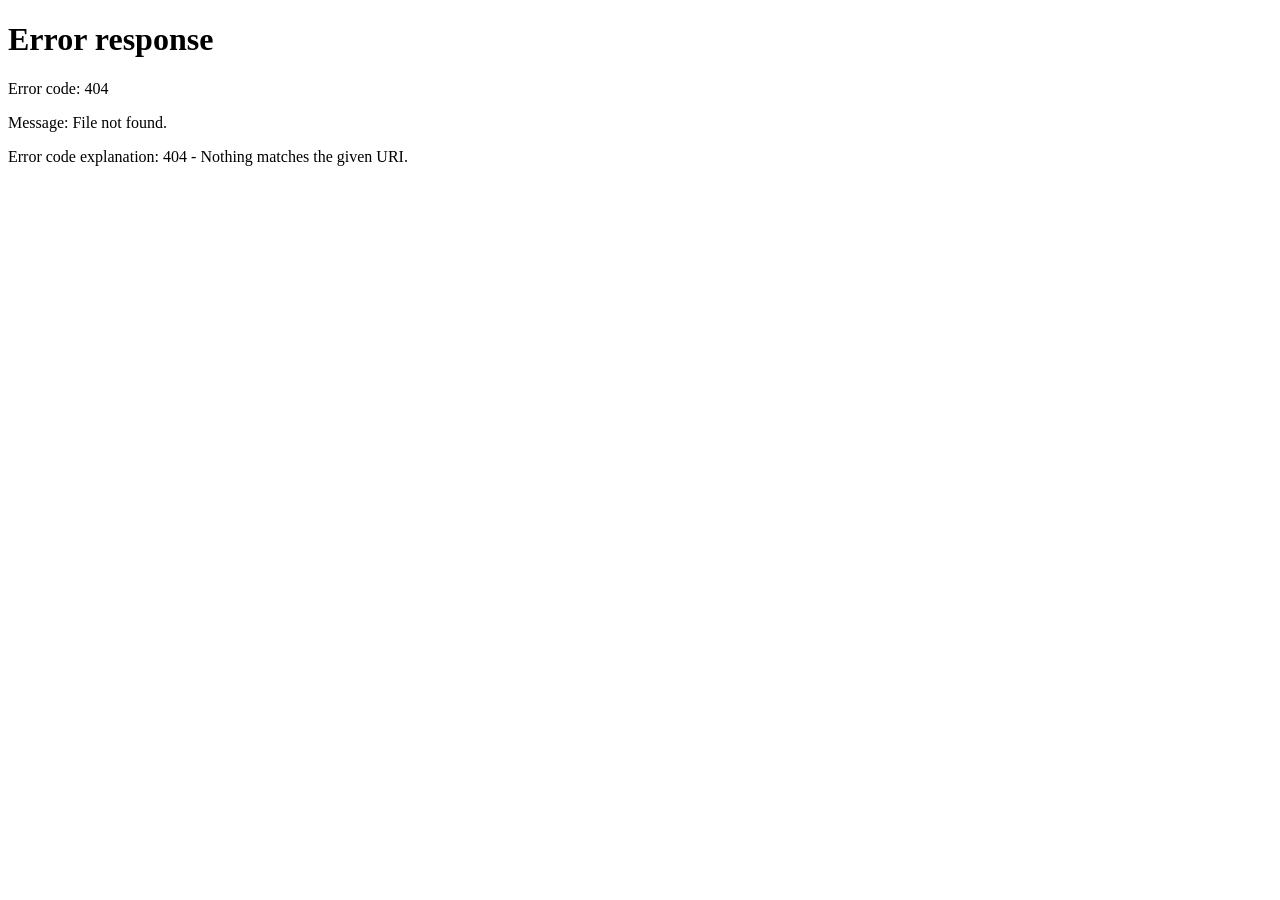
==== index.html @ d652c31b "Опубликовать сайт на GitHub Pages Репозиторий сделан открытым и включён GitHub Pages. Добавлена стра" ====
<!DOCTYPE html>
<html lang="ru">
<head>
<meta charset="utf-8">
<meta http-equiv="refresh" content="0; url=forma-910.html">
<title>ФНО 910.00: упрощённая декларация</title>
<link rel="canonical" href="forma-910.html">
</head>
<body>
<p>Переход на форму: <a href="forma-910.html">forma-910.html</a></p>
<script>location.replace('forma-910.html');</script>
</body>
</html>
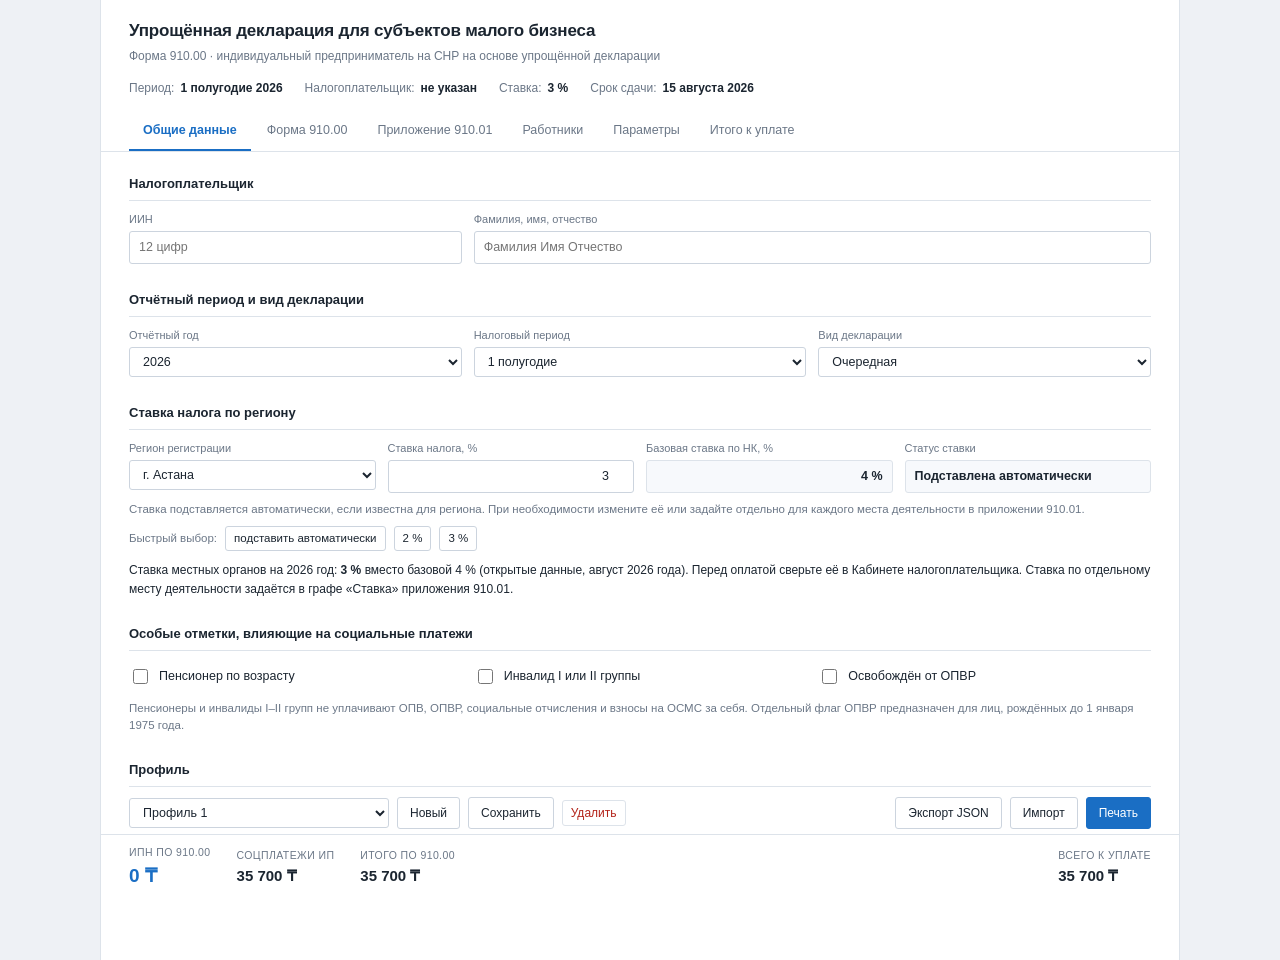
==== commit a79cb2e0: "index.html теперь сама форма, без отдельного файла Раньше index.html был просто перенаправлением на " ====
--- a/index.html
+++ b/index.html
@@ -2,12 +2,1024 @@
 <html lang="ru">
 <head>
 <meta charset="utf-8">
-<meta http-equiv="refresh" content="0; url=forma-910.html">
+<meta name="viewport" content="width=device-width, initial-scale=1">
 <title>ФНО 910.00: упрощённая декларация</title>
-<link rel="canonical" href="forma-910.html">
+<style>
+:root{
+  --page:#eef1f5; --doc:#fff; --line:#dde3ea; --line2:#eef1f5;
+  --ink:#1b2530; --dim:#6b7787; --accent:#1a6ec4; --accent-bg:#eaf1fa;
+  --band:#f4f7fb; --ok:#0f7a4d; --ok-bg:#eaf6f0;
+  --warn:#8a5a00; --warn-bg:#fff8e8; --err:#b32218; --err-bg:#fdeeec;
+  --calc:#f7f9fc; --field:#fff;
+}
+*{box-sizing:border-box}
+html,body{margin:0}
+body{background:var(--page);color:var(--ink);
+  font:13px/1.5 -apple-system,"Segoe UI",Roboto,Arial,sans-serif;
+  -webkit-font-smoothing:antialiased}
+.doc{max-width:1080px;margin:0 auto;background:var(--doc);min-height:100vh;
+  border-left:1px solid var(--line);border-right:1px solid var(--line)}
+
+/* ---------- шапка ---------- */
+.hd{padding:18px 28px 0}
+.hd h1{font-size:17px;font-weight:600;margin:0;letter-spacing:-.2px}
+.hd .s{color:var(--dim);font-size:12px;margin-top:3px}
+.meta{display:flex;gap:22px;flex-wrap:wrap;margin-top:14px;padding-bottom:14px;font-size:12px}
+.meta div{display:flex;gap:6px;align-items:baseline}
+.meta b{font-weight:600}
+.meta span{color:var(--dim)}
+
+/* ---------- вкладки ---------- */
+.tabs{display:flex;gap:2px;border-bottom:1px solid var(--line);padding:0 28px;
+  overflow-x:auto;position:sticky;top:0;background:var(--doc);z-index:20}
+.tabs button{appearance:none;background:none;border:0;border-bottom:2px solid transparent;
+  padding:10px 14px;font:inherit;font-size:12.5px;color:var(--dim);cursor:pointer;white-space:nowrap}
+.tabs button:hover{color:var(--ink)}
+.tabs button.on{color:var(--accent);border-bottom-color:var(--accent);font-weight:600}
+.pane{display:none;padding:22px 28px 40px}
+.pane.on{display:block}
+
+/* ---------- секции ---------- */
+.band{display:flex;align-items:center;gap:10px;background:var(--band);
+  border:1px solid var(--line);border-radius:4px;padding:8px 12px;margin:0 0 2px;
+  font-size:12px;font-weight:600;letter-spacing:.2px}
+.band .ix{color:var(--accent);font-variant-numeric:tabular-nums}
+.band + .band{margin-top:18px}
+h3.sec{font-size:13px;font-weight:600;margin:26px 0 10px;padding-bottom:6px;border-bottom:1px solid var(--line)}
+h3.sec:first-child{margin-top:0}
+
+/* ---------- строка формы ---------- */
+.frow{display:grid;grid-template-columns:96px 1fr 190px;gap:14px;align-items:center;
+  padding:7px 12px;border-bottom:1px solid var(--line2)}
+.frow:hover{background:var(--calc)}
+.frow.calc{background:var(--calc)}
+.fcode{font-size:11.5px;font-weight:600;color:var(--accent);font-variant-numeric:tabular-nums}
+.fname{font-size:12.5px}
+.fname i{display:block;color:var(--dim);font-size:11px;font-style:normal;margin-top:1px}
+.fval{text-align:right}
+@media(max-width:700px){
+  .frow{grid-template-columns:80px 1fr;gap:6px}
+  .fval{grid-column:1/-1}
+}
+
+/* ---------- поля ---------- */
+input,select{width:100%;padding:6px 9px;border:1px solid #ccd4de;border-radius:3px;
+  background:var(--field);color:var(--ink);font:inherit;font-size:12.5px}
+input:focus,select:focus{outline:none;border-color:var(--accent);box-shadow:0 0 0 3px var(--accent-bg)}
+input.num{text-align:right;font-variant-numeric:tabular-nums}
+input[readonly]{background:var(--calc);color:var(--ink);font-weight:600;border-color:var(--line)}
+input[readonly]:focus{box-shadow:none;border-color:var(--line)}
+label.f{display:block;font-size:11px;color:var(--dim);margin-bottom:4px}
+.grid{display:grid;gap:12px}
+.g2{grid-template-columns:1fr 1fr}.g3{grid-template-columns:repeat(3,1fr)}
+.g4{grid-template-columns:repeat(4,1fr)}
+@media(max-width:760px){.g2,.g3,.g4{grid-template-columns:1fr}}
+.chk{display:flex;gap:8px;align-items:center;font-size:12.5px;cursor:pointer;padding:5px 0}
+.chk input{width:15px;height:15px;flex:none;cursor:pointer}
+
+/* ---------- помесячная сетка I..VI ---------- */
+.mgrid{display:grid;grid-template-columns:1fr 1fr;gap:6px 26px;padding:10px 12px 12px;
+  border-bottom:1px solid var(--line2);background:var(--calc)}
+.mcell{display:grid;grid-template-columns:20px 58px 1fr;gap:8px;align-items:center}
+.mcell .rn{font-size:10.5px;font-weight:700;color:#fff;background:#9aa7b6;border-radius:2px;
+  text-align:center;line-height:17px;height:17px}
+.mcell .mn{font-size:11px;color:var(--dim)}
+.mcell.tot .rn{background:var(--accent)}
+.mcell.tot .mn{color:var(--ink);font-weight:600}
+@media(max-width:700px){.mgrid{grid-template-columns:1fr}}
+
+/* ---------- таблицы ---------- */
+.tw{overflow-x:auto;border:1px solid var(--line);border-radius:4px}
+table{width:100%;border-collapse:collapse;font-size:12px}
+th,td{border-bottom:1px solid var(--line2);border-right:1px solid var(--line2);
+  padding:6px 8px;text-align:right;white-space:nowrap}
+th{background:var(--band);color:var(--dim);font-weight:600;font-size:11px;text-align:center;
+  position:relative;border-bottom-color:var(--line)}
+th .col{display:inline-block;background:#9aa7b6;color:#fff;border-radius:2px;
+  padding:0 4px;font-size:10px;margin-right:4px}
+td.l,th.l{text-align:left}
+tr:last-child td{border-bottom:0}
+th:last-child,td:last-child{border-right:0}
+tr.tot td{background:var(--accent-bg);font-weight:600}
+table input{border:0;border-radius:0;background:none;padding:4px 6px;font-size:12px}
+table input:focus{box-shadow:inset 0 0 0 2px var(--accent-bg);border-radius:2px}
+td.kno{white-space:normal;padding:5px 6px}
+.knobox{display:grid;gap:4px}
+.knobox select{font-size:11.5px;padding:4px 6px}
+.knobox input{border:1px solid #ccd4de;border-radius:3px;padding:3px 6px;font-size:11.5px}
+
+/* ---------- прочее ---------- */
+.btn{appearance:none;border:1px solid #ccd4de;background:#fff;border-radius:3px;
+  padding:6px 12px;font:inherit;font-size:12px;color:var(--ink);cursor:pointer}
+.btn:hover{border-color:var(--accent);color:var(--accent)}
+.btn.pri{background:var(--accent);border-color:var(--accent);color:#fff}
+.btn.pri:hover{background:#155ba6;color:#fff}
+.btn.mini{padding:3px 8px;font-size:11.5px}
+.btn.del{color:var(--err);border-color:var(--line);padding:3px 8px}
+.row{display:flex;gap:8px;flex-wrap:wrap;align-items:center}
+.hint{color:var(--dim);font-size:11.5px;margin:8px 0 0}
+.msg{font-size:12px;margin:10px 0;line-height:1.55}
+/* w и e: настоящие предупреждение и ошибка, поэтому в рамке с цветом.
+   i и g: обычная справочная строка, оформляется как простой текст, без рамки и заливки. */
+.msg.w{background:var(--warn-bg);border:1px solid #f0dfb4;color:var(--warn);border-radius:4px;padding:9px 12px}
+.msg.e{background:var(--err-bg);border:1px solid #f3c9c4;color:var(--err);border-radius:4px;padding:9px 12px}
+.msg.i{color:var(--dim)}
+.msg.g{color:var(--ink)}
+.card{border:1px solid var(--line);border-radius:5px;padding:14px;margin-bottom:12px}
+.card h4{margin:0 0 10px;font-size:12.5px;font-weight:600}
+
+/* шкала роста ОПВР */
+.scale{display:flex;gap:0;margin:14px 0 0;border:1px solid var(--line);border-radius:5px;overflow:hidden}
+.scale .y{flex:1;padding:9px 6px;text-align:center;border-right:1px solid var(--line2);background:var(--calc)}
+.scale .y:last-child{border-right:0}
+.scale .y em{display:block;font-style:normal;font-size:10.5px;color:var(--dim)}
+.scale .y b{display:block;font-size:15px;margin-top:2px;font-variant-numeric:tabular-nums}
+.scale .y.now{background:var(--accent-bg);box-shadow:inset 0 -3px 0 var(--accent)}
+.scale .y.now b{color:var(--accent)}
+.scale .y.fut{opacity:.6}
+.delta{display:inline-block;font-size:11px;font-weight:600;padding:1px 6px;border-radius:10px;
+  background:var(--ok-bg);color:var(--ok);margin-left:6px}
+
+/* итоговая панель */
+.sum{position:sticky;bottom:0;background:var(--doc);border-top:1px solid var(--line);
+  padding:10px 28px;display:flex;gap:26px;align-items:center;flex-wrap:wrap;z-index:15}
+.sum .it{display:flex;flex-direction:column;gap:1px}
+.sum .it span{font-size:10.5px;color:var(--dim);text-transform:uppercase;letter-spacing:.4px}
+.sum .it b{font-size:15px;font-variant-numeric:tabular-nums}
+.sum .it.big b{font-size:19px;color:var(--accent)}
+
+@media print{
+  @page{size:portrait;margin:12mm}
+  body{background:#fff}
+  .doc{max-width:none;border:0}
+  .noprint,.tabs,.sum{display:none!important}
+  .pane{display:block!important;padding:0 0 16px;break-inside:auto}
+  .pane::before{content:attr(data-title);display:block;font-size:13px;font-weight:600;
+    margin:16px 0 8px;padding-bottom:5px;border-bottom:1px solid #333}
+  .frow,.mgrid{break-inside:avoid}
+  input,select{border:0;background:none;padding:2px 4px}
+  input[readonly]{background:none}
+  .tw{overflow:visible}
+  table{font-size:9.5px;table-layout:fixed}
+  th,td{padding:3px 4px;white-space:normal;word-break:break-word}
+  table input{min-width:0;width:100%;font-size:9.5px}
+}
+</style>
 </head>
 <body>
-<p>Переход на форму: <a href="forma-910.html">forma-910.html</a></p>
-<script>location.replace('forma-910.html');</script>
+<div class="doc">
+
+  <div class="hd">
+    <h1>Упрощённая декларация для субъектов малого бизнеса</h1>
+    <div class="s">Форма 910.00 · индивидуальный предприниматель на СНР на основе упрощённой декларации</div>
+    <div class="meta">
+      <div><span>Период:</span><b id="mPeriod">не указан</b></div>
+      <div><span>Налогоплательщик:</span><b id="mWho">не указан</b></div>
+      <div><span>Ставка:</span><b id="mRate">не указана</b></div>
+      <div><span>Срок сдачи:</span><b id="mDue">не указан</b></div>
+    </div>
+  </div>
+
+  <div class="tabs" id="tabs"></div>
+
+  <!-- ============ ОБЩИЕ ДАННЫЕ ============ -->
+  <div class="pane on" id="p-tit" data-title="Общие данные">
+    <h3 class="sec">Налогоплательщик</h3>
+    <div class="grid g3">
+      <div><label class="f">ИИН</label>
+        <input id="t_iin" maxlength="12" inputmode="numeric" placeholder="12 цифр"
+               oninput="this.value=this.value.replace(/\D/g,'');touch()"></div>
+      <div style="grid-column:span 2"><label class="f">Фамилия, имя, отчество</label>
+        <input id="t_fio" placeholder="Фамилия Имя Отчество" oninput="touch()"></div>
+    </div>
+
+    <h3 class="sec">Отчётный период и вид декларации</h3>
+    <div class="grid g3">
+      <div><label class="f">Отчётный год</label><select id="t_year"></select></div>
+      <div><label class="f">Налоговый период</label><select id="t_period">
+        <option value="1">1 полугодие</option>
+        <option value="2">2 полугодие</option>
+        <option value="0">Календарный год</option>
+      </select></div>
+      <div><label class="f">Вид декларации</label><select id="t_vid" onchange="touch()">
+        <option>Очередная</option><option>Первоначальная</option><option>Дополнительная</option>
+        <option>Дополнительная по уведомлению</option><option>Ликвидационная</option>
+      </select></div>
+    </div>
+
+    <h3 class="sec">Ставка налога по региону</h3>
+    <div class="grid g4">
+      <div><label class="f">Регион регистрации</label><select id="t_region"></select></div>
+      <div><label class="f">Ставка налога, %</label>
+        <input id="t_rate" class="num" type="number" step="0.1" min="0" max="20"></div>
+      <div><label class="f">Базовая ставка по НК, %</label><input id="t_rate_base" class="num" readonly></div>
+      <div><label class="f">Статус ставки</label><input id="t_rate_src" readonly></div>
+    </div>
+    <p class="hint">Ставка подставляется автоматически, если известна для региона. При необходимости измените её
+      или задайте отдельно для каждого места деятельности в приложении 910.01.</p>
+    <div class="row noprint" style="margin-top:8px">
+      <span class="hint" style="margin:0">Быстрый выбор:</span>
+      <button class="btn mini" onclick="setRate(null)">подставить автоматически</button>
+      <button class="btn mini" onclick="setRate(2)">2 %</button>
+      <button class="btn mini" onclick="setRate(3)">3 %</button>
+    </div>
+    <div id="rateNote"></div>
+
+    <h3 class="sec">Особые отметки, влияющие на социальные платежи</h3>
+    <div class="grid g3">
+      <label class="chk"><input type="checkbox" id="f_pens" onchange="touch()">
+        Пенсионер по возрасту</label>
+      <label class="chk"><input type="checkbox" id="f_inv" onchange="touch()">
+        Инвалид I или II группы</label>
+      <label class="chk"><input type="checkbox" id="f_noopvr" onchange="touch()">
+        Освобождён от ОПВР</label>
+    </div>
+    <p class="hint">Пенсионеры и инвалиды I–II групп не уплачивают ОПВ, ОПВР, социальные отчисления и взносы на ОСМС за себя. Отдельный флаг ОПВР предназначен для лиц, рождённых до 1 января 1975 года.</p>
+
+    <h3 class="sec">Профиль</h3>
+    <div class="row noprint">
+      <select id="profileSel" style="max-width:260px"></select>
+      <button class="btn" onclick="newProfile()">Новый</button>
+      <button class="btn" onclick="saveNow()">Сохранить</button>
+      <button class="btn del" onclick="delProfile()">Удалить</button>
+      <span style="flex:1"></span>
+      <button class="btn" onclick="exportJson()">Экспорт JSON</button>
+      <button class="btn" onclick="document.getElementById('imp').click()">Импорт</button>
+      <input type="file" id="imp" accept=".json" style="display:none" onchange="importJson(this)">
+      <button class="btn pri" onclick="window.print()">Печать</button>
+    </div>
+    <p class="hint">Данные хранятся только в этом браузере. Каждый предприниматель заводит свой профиль и вводит свой доход и зарплаты.</p>
+  </div>
+
+  <!-- ============ 910.00 ============ -->
+  <div class="pane" id="p-main" data-title="Форма 910.00">
+    <div class="band"><span class="ix">Раздел 1</span> Исчисленные налоги</div>
+    <div id="taxRows"></div>
+    <div id="incByMonth"></div>
+    <div id="taxWarn"></div>
+
+    <div class="band"><span class="ix">Раздел 2</span> Исчисление социальных платежей за индивидуального предпринимателя</div>
+    <div id="socRows"></div>
+    <p class="hint">В строках 005 и 007 указывается заявленный доход предпринимателя за себя. Объект для ОПВ: от 1 до 50 МЗП, для СО: от 1 до 7 МЗП. Ноль в месяце означает, что платежи за этот месяц не начисляются.</p>
+  </div>
+
+  <!-- ============ 910.01 ============ -->
+  <div class="pane" id="p-app" data-title="Приложение 910.01">
+    <div class="band"><span class="ix">910.01</span> Места осуществления деятельности</div>
+    <div class="tw" style="margin-top:10px"><table id="placeTable"></table></div>
+    <div class="row noprint" style="margin-top:10px">
+      <button class="btn pri" onclick="addPlace()">Добавить место деятельности</button>
+    </div>
+
+    <div class="band" style="margin-top:22px"><span class="ix">910.01</span> Расчёт налога по местам деятельности</div>
+    <div class="tw" style="margin-top:10px"><table id="calcPlaceTable"></table></div>
+    <div id="placeWarn"></div>
+    <div class="msg i" style="margin-top:12px">
+      Буквы над колонками соответствуют графам официального бланка:
+      <b>A</b> номер, <b>B</b> код УГД, <b>C–F</b> адрес, <b>G</b> ставка, <b>H</b> доход,
+      <b>I</b> удельный вес, <b>J</b> сумма уменьшения, <b>K</b> база для ИПН (H − J), <b>L</b> налог (K × G).
+      Доход можно вводить здесь или в строке 910.00.001, значения связаны. Итог графы H переносится
+      в строку 910.00.001, графы J в 910.00.002, графы L в 910.00.004.
+    </div>
+  </div>
+
+  <!-- ============ РАБОТНИКИ ============ -->
+  <div class="pane" id="p-emp" data-title="Работники (справочно)">
+    <div class="msg i">Налоги и социальные платежи за работников в форму 910.00 не входят: они отражаются в форме 200.00. Этот раздел считает их справочно, чтобы видеть полную сумму к уплате.</div>
+    <div id="empList"></div>
+    <div class="row noprint" style="margin-top:10px">
+      <button class="btn pri" onclick="addEmp()">Добавить работника</button>
+    </div>
+    <div id="empSum"></div>
+    <div id="empMonths"></div>
+  </div>
+
+  <!-- ============ ПАРАМЕТРЫ ============ -->
+  <div class="pane" id="p-par" data-title="Параметры расчёта">
+    <h3 class="sec">Базовые величины</h3>
+    <div class="grid g4">
+      <div><label class="f">МРП на 1 января, ₸</label><input id="p_mrp" class="num" type="number" min="0"></div>
+      <div><label class="f">МЗП, ₸</label><input id="p_mzp" class="num" type="number" min="0"></div>
+      <div><label class="f">Базовая ставка налога, %</label><input id="p_rate" class="num" type="number" step="0.1" min="0"></div>
+      <div><label class="f">Предельный доход, МРП</label><input id="p_limit" class="num" type="number" min="0"></div>
+    </div>
+    <h3 class="sec">Ставки социальных платежей</h3>
+    <div class="grid g4">
+      <div><label class="f">ОПВ, %</label><input id="p_opv" class="num" type="number" step="0.1" min="0"></div>
+      <div><label class="f">ОПВР, % (ставка растёт ежегодно)</label><input id="p_opvr" class="num" type="number" step="0.1" min="0"></div>
+      <div><label class="f">Социальные отчисления, %</label><input id="p_so" class="num" type="number" step="0.1" min="0"></div>
+      <div><label class="f">ВОСМС ИП: % от 1,4 МЗП</label><input id="p_vip" class="num" type="number" step="0.1" min="0"></div>
+    </div>
+    <div id="opvrScale"></div>
+    <h3 class="sec">Работники (форма 200.00)</h3>
+    <div class="grid g4">
+      <div><label class="f">ООСМС работодателя, %</label><input id="p_oosms" class="num" type="number" step="0.1" min="0"></div>
+      <div><label class="f">ВОСМС работника, %</label><input id="p_vosms" class="num" type="number" step="0.1" min="0"></div>
+      <div><label class="f">ИПН с зарплаты, %</label><input id="p_ipn" class="num" type="number" step="0.1" min="0"></div>
+      <div><label class="f">Стандартный вычет, МРП/мес</label><input id="p_vych" class="num" type="number" step="1" min="0"></div>
+    </div>
+    <div class="grid g3" style="margin-top:12px">
+      <div><label class="f">Порог 90 %-корректировки, МРП</label><input id="p_kor90" class="num" type="number" step="1" min="0"></div>
+      <div style="display:flex;align-items:flex-end">
+        <label class="chk"><input type="checkbox" id="p_opvrmin"> ОПВР считать не менее чем с 1 МЗП</label></div>
+      <div style="display:flex;align-items:flex-end" class="noprint">
+        <button class="btn" onclick="resetYearParams()">Вернуть значения года</button></div>
+    </div>
+    <div id="parNote"></div>
+  </div>
+
+  <!-- ============ ИТОГО ============ -->
+  <div class="pane" id="p-pay" data-title="Итого к уплате">
+    <h3 class="sec">По форме 910.00</h3>
+    <div class="tw"><table id="payMain"></table></div>
+    <h3 class="sec">За работников (форма 200.00, справочно)</h3>
+    <div class="tw"><table id="payEmp"></table></div>
+    <div id="dueNote"></div>
+  </div>
+
+  <div class="sum noprint" id="sumBar"></div>
+</div>
+
+<script>
+/* ===================== СПРАВОЧНИКИ ===================== */
+const YEARS = {
+  2023:{mrp:3450,mzp:70000,rate:3,  limit:24038, opv:10,opvr:0,  so:3.5,vip:5,oosms:3,vosms:2,ipn:10,vych:14,kor90:25},
+  2024:{mrp:3692,mzp:85000,rate:3,  limit:24038, opv:10,opvr:1.5,so:3.5,vip:5,oosms:3,vosms:2,ipn:10,vych:14,kor90:25},
+  2025:{mrp:3932,mzp:85000,rate:3,  limit:24038, opv:10,opvr:2.5,so:3.5,vip:5,oosms:3,vosms:2,ipn:10,vych:14,kor90:25},
+  2026:{mrp:4325,mzp:85000,rate:4,  limit:600000,opv:10,opvr:3.5,so:3.5,vip:5,oosms:3,vosms:2,ipn:10,vych:14,kor90:25},
+  2027:{mrp:4600,mzp:85000,rate:4,  limit:600000,opv:10,opvr:4,  so:3.5,vip:5,oosms:3,vosms:2,ipn:10,vych:14,kor90:25},
+  2028:{mrp:4900,mzp:85000,rate:4,  limit:600000,opv:10,opvr:5,  so:3.5,vip:5,oosms:3,vosms:2,ipn:10,vych:14,kor90:25},
+};
+const APPROX = [2027,2028];
+const REGIONS = {
+  "г. Астана":["6201 УГД по Алматинскому району","6202 УГД по Сарыаркинскому району","6203 УГД по Есильскому району","6204 УГД по району Байконур","6205 УГД по району Нура"],
+  "г. Алматы":["6001 УГД по Алмалинскому району","6002 УГД по Ауэзовскому району","6003 УГД по Бостандыкскому району","6004 УГД по Жетысускому району","6005 УГД по Медеускому району","6006 УГД по Турксибскому району","6007 УГД по Наурызбайскому району","6008 УГД по Алатаускому району"],
+  "г. Шымкент":[],"Абайская область":[],"Акмолинская область":[],"Актюбинская область":[],
+  "Алматинская область":[],"Атырауская область":[],"Восточно-Казахстанская область":[],
+  "Жамбылская область":[],"Жетысуская область":[],"Западно-Казахстанская область":[],
+  "Карагандинская область":[],"Костанайская область":[],"Кызылординская область":[],
+  "Мангистауская область":[],"Павлодарская область":[],"Северо-Казахстанская область":[],
+  "Туркестанская область":[],"Улытауская область":[],
+};
+/* Реальные ставки, которые местные власти установили на 2026 год. Собрано из открытых
+   бухгалтерских сайтов в августе 2026 года, это не официальный реестр решений, поэтому
+   перед сдачей декларации стоит один раз сверить цифру в Кабинете налогоплательщика.
+   Для городов и областей, где ставка одна на весь регион, число подставляется само.
+   Для областей, где у главного города и у окрестных районов ставки разные, число не
+   подставляется: лучше честно попросить проверить, чем угадать и ошибиться. */
+const REGION_RATE_2026 = {
+  "г. Астана":3, "г. Алматы":3, "г. Шымкент":2,
+  "Акмолинская область":2, "Атырауская область":2, "Восточно-Казахстанская область":2,
+  "Жамбылская область":2, "Карагандинская область":2, "Костанайская область":3,
+  "Кызылординская область":2, "Павлодарская область":3, "Северо-Казахстанская область":3,
+  "Туркестанская область":2,
+};
+const REGION_RATE_VARIES = new Set([
+  "Абайская область","Алматинская область","Актюбинская область","Жетысуская область",
+  "Западно-Казахстанская область","Мангистауская область","Улытауская область",
+]);
+const REGION_RATE_SOURCE_NOTE = "открытые данные, август 2026 года";
+const MONTHS=["Январь","Февраль","Март","Апрель","Май","Июнь","Июль","Август","Сентябрь","Октябрь","Ноябрь","Декабрь"];
+const ROMAN=["I","II","III","IV","V","VI","VII","VIII","IX","X","XI","XII","XIII"];
+const TABS=[["p-tit","Общие данные"],["p-main","Форма 910.00"],["p-app","Приложение 910.01"],
+            ["p-emp","Работники"],["p-par","Параметры"],["p-pay","Итого к уплате"]];
+
+/* ===================== СОСТОЯНИЕ ===================== */
+const LSK="f910_v2";
+let profiles={}, current="Профиль 1", S=null, silent=false;
+
+const blank=()=>({
+  t:{iin:"",fio:"",year:2026,period:1,vid:"Очередная",region:"г. Астана",
+     pens:false,inv:false,noopvr:false},
+  po:{},            // только параметры, изменённые вручную
+  rateByRegion:{},  // пониженная ставка маслихата, своя для каждого региона
+  p:{},
+  income:[], soBase:[], opvBase:[],
+  places:[{kno:"",city:"",street:"",house:"",flat:"",inc:0,rate:null,red:0}],
+  emps:[]
+});
+
+function load(){
+  try{profiles=JSON.parse(localStorage.getItem(LSK))||{};}catch(e){profiles={};}
+  if(!Object.keys(profiles).length) profiles[current]=blank();
+  current=localStorage.getItem(LSK+"_cur")||Object.keys(profiles)[0];
+  if(!profiles[current]) current=Object.keys(profiles)[0];
+  S=profiles[current];
+  if(!S.po) S.po={};
+  if(!S.rateByRegion) S.rateByRegion={};
+}
+
+/* параметры года: значения из справочника + только ручные правки пользователя.
+   Благодаря этому ставки, растущие по годам (в первую очередь ОПВР),
+   при смене года всегда подтягиваются заново и не «залипают» из профиля. */
+const PKEYS=['mrp','mzp','rate','limit','opv','opvr','so','vip','oosms','vosms','ipn','vych','kor90'];
+function yearP(y){return YEARS[y||S.t.year]||YEARS[2026];}
+function effP(){return Object.assign({},yearP(),S.po);}
+function baseRate(){return effP().rate;}
+/* Известная ставка местных властей для выбранного региона. Данные собраны только
+   на 2026 год, для остальных лет достоверных сведений нет, поэтому возвращаем пусто. */
+function regionHint(){
+  if(+S.t.year!==2026) return null;
+  const v=REGION_RATE_2026[S.t.region];
+  return v===undefined?null:v;
+}
+function regionRate(){
+  const r=S.rateByRegion[S.t.region];
+  if(r!==undefined&&r!==null&&r!=="") return num(r);
+  const h=regionHint();
+  return h!==null?h:baseRate();
+}
+function persist(){profiles[current]=S;localStorage.setItem(LSK,JSON.stringify(profiles));
+  localStorage.setItem(LSK+"_cur",current);}
+function saveNow(){persist();flash("Сохранено");}
+function flash(m){const d=document.createElement('div');d.textContent=m;
+  d.style.cssText="position:fixed;bottom:70px;right:24px;background:#1b2530;color:#fff;padding:8px 15px;border-radius:4px;font-size:12px;z-index:99";
+  document.body.appendChild(d);setTimeout(()=>d.remove(),1300);}
+
+function newProfile(){const n=prompt("Название профиля:");if(!n)return;
+  profiles[n]=blank();current=n;S=profiles[n];persist();renderProfiles();bind();recalc();}
+function delProfile(){
+  if(Object.keys(profiles).length<2){alert("Должен остаться хотя бы один профиль.");return;}
+  if(!confirm("Удалить профиль «"+current+"»?"))return;
+  delete profiles[current];current=Object.keys(profiles)[0];S=profiles[current];
+  persist();renderProfiles();bind();recalc();}
+function renderProfiles(){const s=document.getElementById('profileSel');
+  s.innerHTML=Object.keys(profiles).map(n=>`<option ${n===current?'selected':''}>${esc(n)}</option>`).join('');
+  s.onchange=()=>{current=s.value;S=profiles[current];persist();bind();recalc();};}
+function exportJson(){
+  const b=new Blob([JSON.stringify({profile:current,data:S},null,2)],{type:"application/json"});
+  const a=document.createElement('a');a.href=URL.createObjectURL(b);
+  a.download="910_"+(S.t.iin||current).replace(/[^\wЀ-ӿ-]+/g,"_")+".json";a.click();}
+function importJson(inp){const f=inp.files[0];if(!f)return;const r=new FileReader();
+  r.onload=()=>{try{const o=JSON.parse(r.result);
+    const n=o.profile||("Импорт "+(Object.keys(profiles).length+1));
+    profiles[n]=o.data||o;current=n;S=profiles[n];persist();renderProfiles();bind();recalc();
+    flash("Импортировано: "+n);}catch(e){alert("Не удалось прочитать файл.");}};
+  r.readAsText(f);inp.value="";}
+
+/* ===================== УТИЛИТЫ ===================== */
+const esc=s=>String(s).replace(/[&<>"]/g,c=>({'&':'&amp;','<':'&lt;','>':'&gt;','"':'&quot;'}[c]));
+const num=v=>{const n=parseFloat(String(v).replace(/\s/g,'').replace(',','.'));return isFinite(n)?n:0;};
+const pos=v=>Math.max(0,num(v));
+const fmt=v=>Math.round(v||0).toLocaleString('ru-RU');
+const val=id=>num(document.getElementById(id).value);
+const clamp=(v,a,b)=>Math.min(Math.max(v,a),b);
+function months(){const p=+S.t.period;
+  if(p===0)return MONTHS.map((m,i)=>({n:m,i}));
+  const st=p===2?6:0;return MONTHS.slice(st,st+6).map((m,k)=>({n:m,i:st+k}));}
+const nM=()=>months().length;
+function fit(a,n,d){a=Array.isArray(a)?a.slice():[];while(a.length<n)a.push(d);return a.slice(0,n);}
+function touch(){recalc();}
+
+/* ===================== ВКЛАДКИ ===================== */
+function initTabs(){
+  document.getElementById('tabs').innerHTML=
+    TABS.map((t,i)=>`<button class="${i===0?'on':''}" data-p="${t[0]}" onclick="go('${t[0]}')">${t[1]}</button>`).join('');
+}
+function go(id){
+  document.querySelectorAll('.pane').forEach(p=>p.classList.toggle('on',p.id===id));
+  document.querySelectorAll('#tabs button').forEach(b=>b.classList.toggle('on',b.dataset.p===id));
+  window.scrollTo({top:0});
+}
+
+/* ===================== РЕНДЕР ФОРМЫ ===================== */
+function fRow(code,name,sub,valHtml,isCalc){
+  return `<div class="frow${isCalc?' calc':''}">
+    <div class="fcode">${code}</div>
+    <div class="fname">${name}${sub?`<i>${sub}</i>`:''}</div>
+    <div class="fval">${valHtml}</div></div>`;
+}
+function roInput(id){return `<input class="num" id="${id}" readonly>`;}
+
+/* Доход вводится в строке 910.00.001 и раскладывается по местам деятельности
+   (в приложении 910.01 это колонка «Доход», графа H). При одном месте один к одному,
+   при нескольких пропорционально уже введённым суммам. */
+function spreadIncome(total){
+  const P=S.places;
+  if(!P.length) return;
+  if(P.length===1){P[0].inc=total;}
+  else{
+    const cur=P.reduce((a,p)=>a+num(p.inc),0);
+    if(cur>0){
+      let acc=0;
+      P.forEach((p,i)=>{
+        if(i<P.length-1){const v=Math.round(total*num(p.inc)/cur);p.inc=v;acc+=v;}
+        else p.inc=Math.max(0,total-acc);
+      });
+    }else{P[0].inc=total;P.slice(1).forEach(p=>p.inc=0);}
+  }
+  renderPlaceCalc();
+}
+
+function renderMainRows(){
+  document.getElementById('taxRows').innerHTML =
+    fRow("910.00.001","Доход за налоговый период",
+         `<span id="s001"></span>`,
+         `<input class="num" id="v001" type="number" min="0" placeholder="0"
+                 oninput="spreadIncome(pos(this.value));recalc()">`)+
+    fRow("910.00.002","Сумма уменьшения дохода","переносится из приложения 910.01, колонка «Уменьшение» (графа J)",roInput("v002"),true)+
+    fRow("910.00.003","Доход с учётом уменьшения","001 − 002",roInput("v003"),true)+
+    fRow("910.00.004","Исчисленный ИПН к уплате","сумма налога по местам деятельности, приложение 910.01, колонка «ИПН» (графа L)",roInput("v004"),true);
+
+  document.getElementById('socRows').innerHTML =
+    monthBlock("910.00.005","Доход для исчисления социальных отчислений","soBase")+
+    calcMonthBlock("910.00.006","Социальные отчисления (СО)","so")+
+    monthBlock("910.00.007","Доход для исчисления ОПВ и ОПВР","opvBase")+
+    calcMonthBlock("910.00.008","Обязательные пенсионные взносы (ОПВ)","opv")+
+    calcMonthBlock("910.00.009","Обязательные пенсионные взносы работодателя (ОПВР)","opvr",
+                   `<span id="opvrSub"></span>`)+
+    calcMonthBlock("910.00.010","Взносы на ОСМС (ВОСМС)","vosms");
+}
+function monthBlock(code,name,key){
+  const ms=months();
+  const cells=ms.map((m,i)=>`<div class="mcell">
+      <div class="rn">${ROMAN[i]}</div><div class="mn">${m.n}</div>
+      <input class="num" type="number" min="0" data-k="${key}" data-i="${i}"
+             oninput="S.${key}[${i}]=pos(this.value);recalc()"></div>`).join('');
+  return fRow(code,name,"","")
+    .replace('<div class="fval"></div>','<div class="fval noprint"><button class="btn mini" onclick="fillMonths(\''+key+'\')">заполнить все</button></div>')
+    + `<div class="mgrid">${cells}
+       <div class="mcell tot"><div class="rn">${ROMAN[ms.length]}</div><div class="mn">Итого</div>
+         <input class="num" readonly id="tot_${key}"></div></div>`;
+}
+function calcMonthBlock(code,name,key,sub){
+  const ms=months();
+  const cells=ms.map((m,i)=>`<div class="mcell">
+      <div class="rn">${ROMAN[i]}</div><div class="mn">${m.n}</div>
+      <input class="num" readonly id="c_${key}_${i}"></div>`).join('');
+  return fRow(code,name,sub||"","")
+    + `<div class="mgrid">${cells}
+       <div class="mcell tot"><div class="rn">${ROMAN[ms.length]}</div><div class="mn">Итого</div>
+         <input class="num" readonly id="ctot_${key}"></div></div>`;
+}
+function fillMonths(key){
+  const n=nM(); const first=S[key][0]||0;
+  S[key]=Array(n).fill(first); syncMonthInputs(); recalc();
+}
+function syncMonthInputs(){
+  ['soBase','opvBase'].forEach(k=>{
+    document.querySelectorAll(`[data-k="${k}"]`).forEach(inp=>{
+      const i=+inp.dataset.i; inp.value=S[k][i]||'';
+    });
+  });
+}
+
+/* ---- доход по месяцам (необязательный ввод) ---- */
+function renderIncMonths(){
+  const ms=months();
+  document.getElementById('incByMonth').innerHTML=
+    `<details class="noprint" style="padding:8px 12px;border-bottom:1px solid var(--line2)">
+       <summary style="cursor:pointer;font-size:12px;color:var(--accent)">Ввести доход по месяцам (для сверки, в форму не переносится)</summary>
+       <div class="mgrid" style="background:none;border:0;padding:10px 0 0">
+       ${ms.map((m,i)=>`<div class="mcell"><div class="rn">${ROMAN[i]}</div><div class="mn">${m.n}</div>
+         <input class="num" type="number" min="0" value="${S.income[i]||''}"
+           oninput="S.income[${i}]=pos(this.value);recalc()"></div>`).join('')}
+       <div class="mcell tot"><div class="rn">${ROMAN[ms.length]}</div><div class="mn">Итого</div>
+         <input class="num" readonly id="tot_income"></div></div></details>`;
+}
+
+/* ---- 910.01: места деятельности ---- */
+function knoOptions(sel){
+  const list=REGIONS[S.t.region]||[];
+  return `<option value="">выбрать…</option>`+
+    list.map(x=>`<option value="${x.slice(0,4)}" ${sel===x.slice(0,4)?'selected':''}>${esc(x)}</option>`).join('')+
+    (sel&&!list.some(x=>x.slice(0,4)===sel)?`<option value="${esc(sel)}" selected>${esc(sel)}</option>`:'');
+}
+function renderPlaces(){
+  const P=S.places;
+  document.getElementById('placeTable').innerHTML=
+    `<tr><th style="width:44px"><span class="col">A</span>№</th>
+      <th style="width:178px"><span class="col">B</span>Код УГД</th>
+      <th class="l"><span class="col">C</span>Город / село</th>
+      <th class="l"><span class="col">D</span>Улица</th>
+      <th style="width:86px"><span class="col">E</span>Дом</th>
+      <th style="width:96px"><span class="col">F</span>Кв./офис</th>
+      <th style="width:40px" class="noprint"></th></tr>`+
+    P.map((p,i)=>`<tr>
+      <td>${i+1}</td>
+      <td class="kno"><div class="knobox">
+          <select onchange="S.places[${i}].kno=this.value;recalc()">${knoOptions(p.kno)}</select>
+          <input maxlength="4" inputmode="numeric" placeholder="или код вручную" value="${esc(p.knoManual||'')}"
+            oninput="this.value=this.value.replace(/\\D/g,'');S.places[${i}].knoManual=this.value;recalc()">
+        </div></td>
+      <td class="l"><input value="${esc(p.city)}" oninput="S.places[${i}].city=this.value"></td>
+      <td class="l"><input value="${esc(p.street)}" oninput="S.places[${i}].street=this.value"></td>
+      <td><input value="${esc(p.house)}" oninput="S.places[${i}].house=this.value"></td>
+      <td><input value="${esc(p.flat)}" oninput="S.places[${i}].flat=this.value"></td>
+      <td class="noprint">${P.length>1?`<button class="btn del" onclick="delPlace(${i})">✕</button>`:''}</td>
+    </tr>`).join('');
+}
+function renderPlaceCalc(){
+  const P=S.places, base=regionRate();
+  const total=P.reduce((a,p)=>a+num(p.inc),0);
+  document.getElementById('calcPlaceTable').innerHTML=
+    `<tr><th style="width:40px">№</th>
+      <th style="width:92px"><span class="col">G</span>Ставка %</th>
+      <th><span class="col">H</span>Доход</th>
+      <th style="width:92px"><span class="col">I</span>Уд. вес %</th>
+      <th><span class="col">J</span>Уменьшение</th>
+      <th><span class="col">K</span>База ИПН</th>
+      <th><span class="col">L</span>ИПН</th></tr>`+
+    P.map((p,i)=>{
+      const inc=num(p.inc), red=num(p.red);
+      const rate=(p.rate==null||p.rate==="")?base:num(p.rate);
+      const w=total?inc/total*100:0, k=Math.max(0,inc-red), l=Math.round(k*rate/100);
+      return `<tr>
+        <td>${i+1}</td>
+        <td><input class="num" type="number" step="0.1" min="0" value="${p.rate==null?'':p.rate}"
+              placeholder="${base}" oninput="S.places[${i}].rate=this.value===''?null:pos(this.value);recalc()"></td>
+        <td><input class="num" type="number" min="0" value="${p.inc||''}"
+              oninput="S.places[${i}].inc=pos(this.value);recalc()"></td>
+        <td id="w_${i}">${w.toFixed(2)}</td>
+        <td><input class="num" type="number" min="0" value="${p.red||''}"
+              oninput="S.places[${i}].red=pos(this.value);recalc()"></td>
+        <td id="k_${i}">${fmt(k)}</td><td id="l_${i}">${fmt(l)}</td></tr>`;
+    }).join('')+
+    `<tr class="tot"><td></td><td></td><td id="pH">${fmt(total)}</td><td>100.00</td>
+      <td id="pJ">0</td><td id="pK">0</td><td id="pL">0</td></tr>`;
+}
+function addPlace(){S.places.push({kno:"",city:"",street:"",house:"",flat:"",inc:0,rate:null,red:0});
+  renderPlaces();renderPlaceCalc();recalc();}
+function delPlace(i){S.places.splice(i,1);renderPlaces();renderPlaceCalc();recalc();}
+
+/* ---- работники ---- */
+function renderEmps(){
+  const ms=months();
+  S.emps.forEach(e=>e.zp=fit(e.zp,ms.length,0));
+  const box=document.getElementById('empList');
+  if(!S.emps.length){box.innerHTML='<p class="hint">Работники не добавлены.</p>';return;}
+  box.innerHTML=S.emps.map((e,i)=>`
+    <div class="card">
+      <div class="grid g3">
+        <div style="grid-column:span 2"><label class="f">Ф.И.О. работника ${i+1}</label>
+          <input value="${esc(e.fio)}" oninput="S.emps[${i}].fio=this.value"></div>
+        <div><label class="f">ИИН</label>
+          <input maxlength="12" inputmode="numeric" value="${esc(e.iin)}"
+            oninput="this.value=this.value.replace(/\\D/g,'');S.emps[${i}].iin=this.value"></div>
+      </div>
+      <div class="row" style="margin:8px 0 10px">
+        <label class="chk"><input type="checkbox" ${e.vych?'checked':''}
+          onchange="S.emps[${i}].vych=this.checked;recalc()"> Стандартный вычет 14 МРП</label>
+        <label class="chk"><input type="checkbox" ${e.noOpvr?'checked':''}
+          onchange="S.emps[${i}].noOpvr=this.checked;recalc()"> ОПВР не уплачивается</label>
+        <span style="flex:1"></span>
+        <button class="btn mini noprint" onclick="copyZp(${i})">Оклад во все месяцы</button>
+        <button class="btn del noprint" onclick="delEmp(${i})">✕</button>
+      </div>
+      <div class="tw"><table>
+        <tr><th class="l">Начислено</th>${ms.map(m=>`<th>${m.n}</th>`).join('')}<th>Итого</th></tr>
+        <tr><td class="l">Заработная плата</td>${ms.map((m,k)=>
+          `<td><input class="num" type="number" min="0" style="min-width:88px" value="${e.zp[k]||''}"
+            oninput="S.emps[${i}].zp[${k}]=pos(this.value);recalc()"></td>`).join('')}
+          <td style="font-weight:600">${fmt(e.zp.reduce((a,b)=>a+b,0))}</td></tr>
+      </table></div>
+    </div>`).join('');
+}
+function addEmp(){S.emps.push({fio:"",iin:"",noOpvr:false,vych:true,zp:Array(nM()).fill(0)});
+  renderEmps();recalc();}
+function delEmp(i){S.emps.splice(i,1);renderEmps();recalc();}
+function copyZp(i){S.emps[i].zp=Array(nM()).fill(S.emps[i].zp[0]||0);renderEmps();recalc();}
+
+/* ===================== РАСЧЁТ ===================== */
+function ipExempt(){return S.t.pens||S.t.inv;}
+
+function calcIpMonth(soB,opvB,P){
+  const r={so:0,opv:0,opvr:0,vosms:0};
+  if(ipExempt()) return r;
+  if(soB>0)  r.so  = Math.round(clamp(soB,P.mzp,7*P.mzp)*P.so/100);
+  if(opvB>0){
+    r.opv = Math.round(clamp(opvB,P.mzp,50*P.mzp)*P.opv/100);
+    if(!S.t.noopvr && P.opvr>0){
+      let ob=Math.min(opvB,50*P.mzp);
+      if(P.opvrmin) ob=Math.max(ob,P.mzp);
+      r.opvr=Math.round(ob*P.opvr/100);
+    }
+  }
+  r.vosms = Math.round(1.4*P.mzp*P.vip/100);
+  return r;
+}
+function calcEmpMonth(zp,e,P){
+  const r={zp,opv:0,vosms:0,oosms:0,so:0,opvr:0,ipn:0};
+  if(zp<=0) return r;
+  r.opv   = Math.round(Math.min(zp,50*P.mzp)*P.opv/100);
+  r.vosms = Math.round(Math.min(zp,10*P.mzp)*P.vosms/100);
+  r.oosms = Math.round(Math.min(zp,10*P.mzp)*P.oosms/100);
+  r.so    = Math.round(clamp(zp-r.opv,P.mzp,7*P.mzp)*P.so/100);
+  if(!e.noOpvr&&P.opvr>0){
+    let ob=Math.min(zp,50*P.mzp); if(P.opvrmin) ob=Math.max(ob,P.mzp);
+    r.opvr=Math.round(ob*P.opvr/100);
+  }
+  let b=Math.max(0, zp-r.opv-r.vosms-(e.vych?P.vych*P.mrp:0));
+  if(zp<=P.kor90*P.mrp) b*=0.1;
+  r.ipn=Math.round(b*P.ipn/100);
+  return r;
+}
+
+function recalc(){
+  if(silent) return;
+  /* --- титул в состояние --- */
+  S.t.iin=document.getElementById('t_iin').value;
+  S.t.fio=document.getElementById('t_fio').value;
+  S.t.vid=document.getElementById('t_vid').value;
+  S.t.pens=document.getElementById('f_pens').checked;
+  S.t.inv=document.getElementById('f_inv').checked;
+  S.t.noopvr=document.getElementById('f_noopvr').checked;
+
+  const P=effP(); P.opvrmin=!!S.po.opvrmin;
+  S.p=P;
+  renderRateNote(); renderOpvrScale(P);
+  const oS=document.getElementById('opvrSub');
+  if(oS){
+    const prev=YEARS[+S.t.year-1];
+    oS.textContent=`ставка ${P.opvr} % на ${S.t.year} год`+
+      (prev&&prev.opvr>0?` · в ${+S.t.year-1} году было ${prev.opvr} %`:'')+
+      (S.t.noopvr?' · освобождён':'');
+  }
+  const n=nM();
+  S.income=fit(S.income,n,0); S.soBase=fit(S.soBase,n,0); S.opvBase=fit(S.opvBase,n,0);
+
+  /* --- 910.01 --- */
+  let sumH=0,sumJ=0,sumK=0,sumL=0;
+  const rRate=regionRate();
+  const rows=S.places.map(p=>{
+    const inc=num(p.inc),red=num(p.red);
+    const rate=(p.rate==null||p.rate==="")?rRate:num(p.rate);
+    const k=Math.max(0,inc-red), l=Math.round(k*rate/100);
+    sumH+=inc; sumJ+=red; sumK+=k; sumL+=l;
+    return {inc,k,l};
+  });
+  const setT=(id,v)=>{const e=document.getElementById(id);if(e)e.textContent=fmt(v);};
+  // ячейки строк обновляем точечно, чтобы не перерисовывать таблицу и не терять фокус
+  rows.forEach((r,i)=>{
+    const w=document.getElementById('w_'+i); if(w) w.textContent=(sumH?r.inc/sumH*100:0).toFixed(2);
+    setT('k_'+i,r.k); setT('l_'+i,r.l);
+  });
+  const hTot=document.getElementById('pH'); if(hTot) hTot.textContent=fmt(sumH);
+  setT('pJ',sumJ); setT('pK',sumK); setT('pL',sumL);
+
+  /* --- 910.00 раздел 1 --- */
+  const setV=(id,v)=>{const e=document.getElementById(id);if(e)e.value=fmt(v);};
+  // 001 это поле ввода: не перезаписываем, пока в нём курсор
+  const v1=document.getElementById('v001');
+  if(v1 && v1!==document.activeElement) v1.value = sumH||'';
+  setV('v002',sumJ); setV('v003',Math.max(0,sumH-sumJ)); setV('v004',sumL);
+  const s001=document.getElementById('s001');
+  if(s001) s001.textContent = S.places.length>1
+    ? `распределяется по ${S.places.length} местам деятельности в приложении 910.01 (колонка «Доход», графа H): `
+      +S.places.map((p,i)=>`№${i+1}: ${fmt(num(p.inc))} ₸`).join(', ')
+    : `при нескольких местах деятельности сумма распределяется в приложении 910.01`;
+
+  const incM=S.income.reduce((a,b)=>a+b,0);
+  setV('tot_income',incM);
+  document.getElementById('taxWarn').innerHTML =
+    (incM>0 && Math.round(incM)!==Math.round(sumH))
+      ? `<div class="msg w">Помесячный доход (${fmt(incM)} ₸) не совпадает с суммой по местам деятельности (${fmt(sumH)} ₸). В форму 910.00 переносится сумма по местам.</div>`
+      : "";
+
+  /* --- лимит --- */
+  const lim=P.limit*P.mrp;
+  const parts=[`Предельный доход за период: <b>${fmt(lim)} ₸</b> (${fmt(P.limit)} МРП × ${fmt(P.mrp)} ₸).`];
+  document.getElementById('parNote').innerHTML =
+    sumH>lim ? `<div class="msg e"><b>Предельный доход превышен.</b> ${fmt(sumH)} ₸ больше лимита ${fmt(lim)} ₸, поэтому право на упрощённую декларацию утрачивается.</div>`
+             : `<div class="msg i">${parts[0]} Использовано ${lim?(sumH/lim*100).toFixed(1):0} %.</div>`;
+
+  /* --- 910.00 раздел 2 --- */
+  const ipM=months().map((m,i)=>calcIpMonth(S.soBase[i]||0,S.opvBase[i]||0,P));
+  const ipS={so:0,opv:0,opvr:0,vosms:0};
+  ipM.forEach((r,i)=>{
+    ['so','opv','opvr','vosms'].forEach(k=>{
+      ipS[k]+=r[k];
+      const el=document.getElementById(`c_${k}_${i}`); if(el) el.value=fmt(r[k]);
+    });
+  });
+  ['so','opv','opvr','vosms'].forEach(k=>{const e=document.getElementById('ctot_'+k);if(e)e.value=fmt(ipS[k]);});
+  setV('tot_soBase',S.soBase.reduce((a,b)=>a+b,0));
+  setV('tot_opvBase',S.opvBase.reduce((a,b)=>a+b,0));
+
+  /* --- работники --- */
+  const ms=months();
+  const perM=ms.map((m,i)=>{
+    const a={zp:0,opv:0,vosms:0,oosms:0,so:0,opvr:0,ipn:0,cnt:0};
+    S.emps.forEach(e=>{const r=calcEmpMonth(e.zp[i]||0,e,P);
+      Object.keys(a).forEach(k=>{if(k!=='cnt')a[k]+=r[k]||0;});
+      if((e.zp[i]||0)>0)a.cnt++;});
+    return a;});
+  const eS=perM.reduce((a,b)=>{Object.keys(a).forEach(k=>a[k]+=b[k]);return a;},
+    {zp:0,opv:0,vosms:0,oosms:0,so:0,opvr:0,ipn:0,cnt:0});
+  const avgCnt=n?eS.cnt/n:0, avgZp=(avgCnt>0)?eS.zp/avgCnt/n:0;
+
+  document.getElementById('empSum').innerHTML = S.emps.length?
+    `<div class="grid g4" style="margin-top:14px">
+      <div><label class="f">Фонд оплаты труда</label><input readonly class="num" value="${fmt(eS.zp)} ₸"></div>
+      <div><label class="f">Среднесписочная численность</label><input readonly class="num" value="${avgCnt.toFixed(2)}"></div>
+      <div><label class="f">Среднемесячная ЗП</label><input readonly class="num" value="${fmt(avgZp)} ₸"></div>
+      <div><label class="f">ИПН у источника</label><input readonly class="num" value="${fmt(eS.ipn)} ₸"></div>
+     </div>`:"";
+  document.getElementById('empMonths').innerHTML = S.emps.length?
+    `<h3 class="sec">Помесячная расшифровка</h3><div class="tw"><table>
+      <tr><th class="l">Месяц</th><th>Чел.</th><th>ФОТ</th><th>ОПВ</th><th>ОПВР</th><th>ВОСМС</th>
+        <th>ООСМС</th><th>СО</th><th>ИПН</th></tr>
+      ${ms.map((m,i)=>{const a=perM[i];return `<tr><td class="l">${m.n}</td><td>${a.cnt}</td>
+        <td>${fmt(a.zp)}</td><td>${fmt(a.opv)}</td><td>${fmt(a.opvr)}</td><td>${fmt(a.vosms)}</td>
+        <td>${fmt(a.oosms)}</td><td>${fmt(a.so)}</td><td>${fmt(a.ipn)}</td></tr>`}).join('')}
+      <tr class="tot"><td class="l">Итого</td><td>${avgCnt.toFixed(2)}</td><td>${fmt(eS.zp)}</td>
+        <td>${fmt(eS.opv)}</td><td>${fmt(eS.opvr)}</td><td>${fmt(eS.vosms)}</td>
+        <td>${fmt(eS.oosms)}</td><td>${fmt(eS.so)}</td><td>${fmt(eS.ipn)}</td></tr>
+     </table></div>`:"";
+
+  /* --- итого --- */
+  const main=[["101202","ИПН по упрощённой декларации (910.00.004)",sumL],
+    ["901101","Обязательные пенсионные взносы за ИП (910.00.008)",ipS.opv],
+    ["901103","ОПВР за ИП (910.00.009)",ipS.opvr],
+    ["902101","Социальные отчисления за ИП (910.00.006)",ipS.so],
+    ["904102","Взносы на ОСМС за ИП (910.00.010)",ipS.vosms]];
+  const mainTot=main.reduce((a,r)=>a+r[2],0);
+  document.getElementById('payMain').innerHTML=
+    `<tr><th class="l" style="width:80px">КБК</th><th class="l">Платёж</th><th style="width:150px">Сумма, ₸</th></tr>`+
+    main.map(r=>`<tr><td class="l" style="color:var(--accent);font-weight:600">${r[0]}</td>
+      <td class="l">${r[1]}</td><td>${fmt(r[2])}</td></tr>`).join('')+
+    `<tr class="tot"><td></td><td class="l">Итого по форме 910.00</td><td>${fmt(mainTot)}</td></tr>`;
+
+  const emp=[["101201","ИПН, удержанный с зарплаты работников",eS.ipn],
+    ["901101","ОПВ за работников",eS.opv],["901103","ОПВР за работников",eS.opvr],
+    ["902101","Социальные отчисления за работников",eS.so],
+    ["904101","Отчисления на ОСМС (работодатель)",eS.oosms],
+    ["904102","Взносы на ОСМС, удержанные у работников",eS.vosms]];
+  const empTot=emp.reduce((a,r)=>a+r[2],0);
+  document.getElementById('payEmp').innerHTML=
+    `<tr><th class="l" style="width:80px">КБК</th><th class="l">Платёж</th><th style="width:150px">Сумма, ₸</th></tr>`+
+    emp.map(r=>`<tr><td class="l" style="color:var(--accent);font-weight:600">${r[0]}</td>
+      <td class="l">${r[1]}</td><td>${fmt(r[2])}</td></tr>`).join('')+
+    `<tr class="tot"><td></td><td class="l">Итого за работников</td><td>${fmt(empTot)}</td></tr>`;
+
+  /* --- шапка и сроки --- */
+  const y=+S.t.year, p=+S.t.period;
+  const per = p===0?("год "+y):(p===2?("2 полугодие "+y):("1 полугодие "+y));
+  const due = p===1?("15 августа "+y):p===2?("15 февраля "+(y+1)):("31 марта "+(y+1));
+  const payDue = p===1?("25 августа "+y):p===2?("25 февраля "+(y+1)):("10 апреля "+(y+1));
+  document.getElementById('mPeriod').textContent=per;
+  document.getElementById('mWho').textContent=(S.t.fio||"не указан")+(S.t.iin?" · "+S.t.iin:"");
+  const rates=[...new Set(S.places.map(pl=>(pl.rate==null||pl.rate==="")?rRate:num(pl.rate)))];
+  document.getElementById('mRate').textContent=rates.join(" / ")+" %";
+  document.getElementById('mDue').textContent=due;
+  document.getElementById('dueNote').innerHTML=
+    `<div class="msg i">Декларация подаётся до <b>${due}</b>, уплата до <b>${payDue}</b>.
+      Если срок выпадает на выходной, он переносится на следующий рабочий день.
+      Коды КБК приведены справочно, сверьте их в Кабинете налогоплательщика.</div>`;
+
+  document.getElementById('sumBar').innerHTML=
+    `<div class="it big"><span>ИПН по 910.00</span><b>${fmt(sumL)} ₸</b></div>
+     <div class="it"><span>Соцплатежи ИП</span><b>${fmt(ipS.opv+ipS.opvr+ipS.so+ipS.vosms)} ₸</b></div>
+     <div class="it"><span>Итого по 910.00</span><b>${fmt(mainTot)} ₸</b></div>
+     ${S.emps.length?`<div class="it"><span>За работников (200.00)</span><b>${fmt(empTot)} ₸</b></div>`:''}
+     <span style="flex:1"></span>
+     <div class="it"><span>Всего к уплате</span><b>${fmt(mainTot+empTot)} ₸</b></div>`;
+
+  document.getElementById('placeWarn').innerHTML = S.places.some(pl=>!(pl.knoManual||pl.kno))
+    ? `<div class="msg w">Не у всех мест деятельности указан код УГД (графа B).</div>`:"";
+
+  persist();
+}
+
+/* ===================== ГОД / ПАРАМЕТРЫ ===================== */
+function resetYearParams(){S.po={};syncParams();recalc();}
+function syncParams(){
+  const e=effP();
+  PKEYS.forEach(k=>{const el=document.getElementById('p_'+k); if(el) el.value=e[k];});
+}
+/* ---- аннотация к ставке налога по региону ---- */
+function renderRateNote(){
+  const base=baseRate(), r=regionRate();
+  const raw=S.rateByRegion[S.t.region];
+  const custom = raw!==undefined&&raw!==null&&raw!=="";
+  const hint = regionHint();
+  const varies = (+S.t.year===2026) && REGION_RATE_VARIES.has(S.t.region);
+
+  const bEl=document.getElementById('t_rate_base'); if(bEl) bEl.value=base+" %";
+  const sEl=document.getElementById('t_rate_src');
+  if(sEl) sEl.value = custom ? "Вписана вручную"
+    : hint!==null ? "Подставлена автоматически"
+    : "Базовая ставка (данных по региону нет)";
+
+  const changed=Object.entries(S.rateByRegion)
+    .filter(([,v])=>v!==undefined&&v!==null&&v!=="")
+    .map(([k,v])=>`${esc(k)}: ${v} %`);
+
+  let body,cls;
+  if(custom){
+    cls='i';
+    body=`Ставка ${r} % для региона «${esc(S.t.region)}» задана вручную (базовая ставка года: ${base} %).`;
+  }else if(hint!==null){
+    cls='g';
+    body=`Ставка местных органов на ${S.t.year} год: <b>${r} %</b> вместо базовой ${base} % (${REGION_RATE_SOURCE_NOTE}).
+      Перед оплатой сверьте её в Кабинете налогоплательщика.`;
+  }else if(varies){
+    cls='w';
+    body=`В этом регионе ставка различается по городам и районам (обычно 2–3 %). Применена базовая ставка ${base} %.
+      Уточните действующую ставку в Кабинете налогоплательщика.`;
+  }else{
+    cls='w';
+    body=`Данных о решении местных органов для этого региона или года нет. Применена базовая ставка ${base} %.
+      Уточните действующую ставку в Кабинете налогоплательщика.`;
+  }
+
+  const el=document.getElementById('rateNote'); if(!el) return;
+  el.innerHTML=
+    `<div class="msg ${cls}">
+      ${body}
+      ${changed.length?`<br>Заданы вручную: ${changed.join('; ')}.`:''}
+      Ставка по отдельному месту деятельности задаётся в графе «Ставка» приложения 910.01.
+    </div>`;
+}
+
+/* ---- шкала ежегодного роста ОПВР ---- */
+function renderOpvrScale(P){
+  const el=document.getElementById('opvrScale'); if(!el) return;
+  const ys=Object.keys(YEARS).map(Number).filter(y=>YEARS[y].opvr>0).sort();
+  const cur=+S.t.year, prev=cur-1;
+  const curR=YEARS[cur]?YEARS[cur].opvr:0, prevR=YEARS[prev]?YEARS[prev].opvr:null;
+  const manual=S.po.opvr!==undefined;
+  const d=(prevR!==null&&curR>prevR)?`<span class="delta">+${(curR-prevR).toFixed(1)} п.п. к ${prev} году</span>`:'';
+  el.innerHTML=
+    `<div class="msg i" style="margin-bottom:0">
+       Ставка ОПВР на ${cur} год: <b>${curR} %</b>${d}. Устанавливается законом отдельно на каждый год.
+       ${manual?`<br>Задано вручную: ${P.opvr} % вместо ${curR} %. Кнопка «Вернуть значения года» восстановит расчётное значение.`:''}
+     </div>
+     <div class="scale">${ys.map(y=>
+       `<div class="y ${y===cur?'now':(y>cur?'fut':'')}"><em>${y}${APPROX.includes(y)?' (прогноз)':''}</em>
+         <b>${YEARS[y].opvr} %</b></div>`).join('')}</div>`;
+}
+
+function setRate(v){
+  if(v===null) delete S.rateByRegion[S.t.region];
+  else S.rateByRegion[S.t.region]=v;
+  document.getElementById('t_rate').value=regionRate();
+  renderPlaceCalc(); recalc();
+}
+
+/* ===================== ПРИВЯЗКА ===================== */
+function bind(){
+  silent=true;
+  document.getElementById('t_iin').value=S.t.iin||"";
+  document.getElementById('t_fio').value=S.t.fio||"";
+  document.getElementById('t_year').value=S.t.year||2026;
+  document.getElementById('t_period').value=String(S.t.period??1);
+  document.getElementById('t_vid').value=S.t.vid||"Очередная";
+  document.getElementById('t_region').value=S.t.region||"г. Астана";
+  document.getElementById('f_pens').checked=!!S.t.pens;
+  document.getElementById('f_inv').checked=!!S.t.inv;
+  document.getElementById('f_noopvr').checked=!!S.t.noopvr;
+  if(!S.po) S.po={};
+  if(!S.rateByRegion) S.rateByRegion={};
+  syncParams();
+  document.getElementById('t_rate').value=regionRate();
+  document.getElementById('p_opvrmin').checked=!!S.po.opvrmin;
+  silent=false;
+  renderAll();
+}
+function renderAll(){
+  const n=nM();
+  S.income=fit(S.income,n,0); S.soBase=fit(S.soBase,n,0); S.opvBase=fit(S.opvBase,n,0);
+  renderMainRows(); renderIncMonths(); syncMonthInputs();
+  renderPlaces(); renderPlaceCalc(); renderEmps(); recalc();
+}
+
+window.addEventListener('DOMContentLoaded',()=>{
+  document.getElementById('t_year').innerHTML=Object.keys(YEARS)
+    .map(y=>`<option value="${y}">${y}${APPROX.includes(+y)?' (прогноз)':''}</option>`).join('');
+  document.getElementById('t_region').innerHTML=Object.keys(REGIONS)
+    .map(r=>`<option>${esc(r)}</option>`).join('');
+  initTabs(); load(); renderProfiles(); bind();
+
+  document.getElementById('t_year').onchange=e=>{
+    S.t.year=+e.target.value;
+    S.po={};                       // ставки года (МРП, МЗП, ОПВР…) подтягиваются заново
+    syncParams();
+    document.getElementById('t_rate').value=regionRate();
+    renderAll();};
+  document.getElementById('t_period').onchange=e=>{S.t.period=+e.target.value;renderAll();};
+  document.getElementById('t_region').onchange=e=>{
+    S.t.region=e.target.value;
+    S.places.forEach(p=>{p.kno="";});      // код УГД привязан к региону
+    document.getElementById('t_rate').value=regionRate();
+    renderPlaces();renderPlaceCalc();recalc();};
+  document.getElementById('t_rate').addEventListener('input',e=>{
+    const v=pos(e.target.value);
+    const auto=(regionHint()!==null)?regionHint():baseRate();
+    if(e.target.value===""||Math.abs(v-auto)<1e-9) delete S.rateByRegion[S.t.region];
+    else S.rateByRegion[S.t.region]=v;
+    renderPlaceCalc();recalc();});
+  PKEYS.forEach(k=>{
+    const e=document.getElementById('p_'+k);
+    e.addEventListener('input',()=>{
+      const v=num(e.value), yv=yearP()[k];
+      if(e.value===""||v===yv) delete S.po[k]; else S.po[k]=v;   // храним только ручные правки
+      recalc();renderPlaceCalc();});
+  });
+  document.getElementById('p_opvrmin').addEventListener('change',e=>{
+    if(e.target.checked) S.po.opvrmin=true; else delete S.po.opvrmin; recalc();});
+  setInterval(persist,15000);
+});
+</script>
 </body>
 </html>
